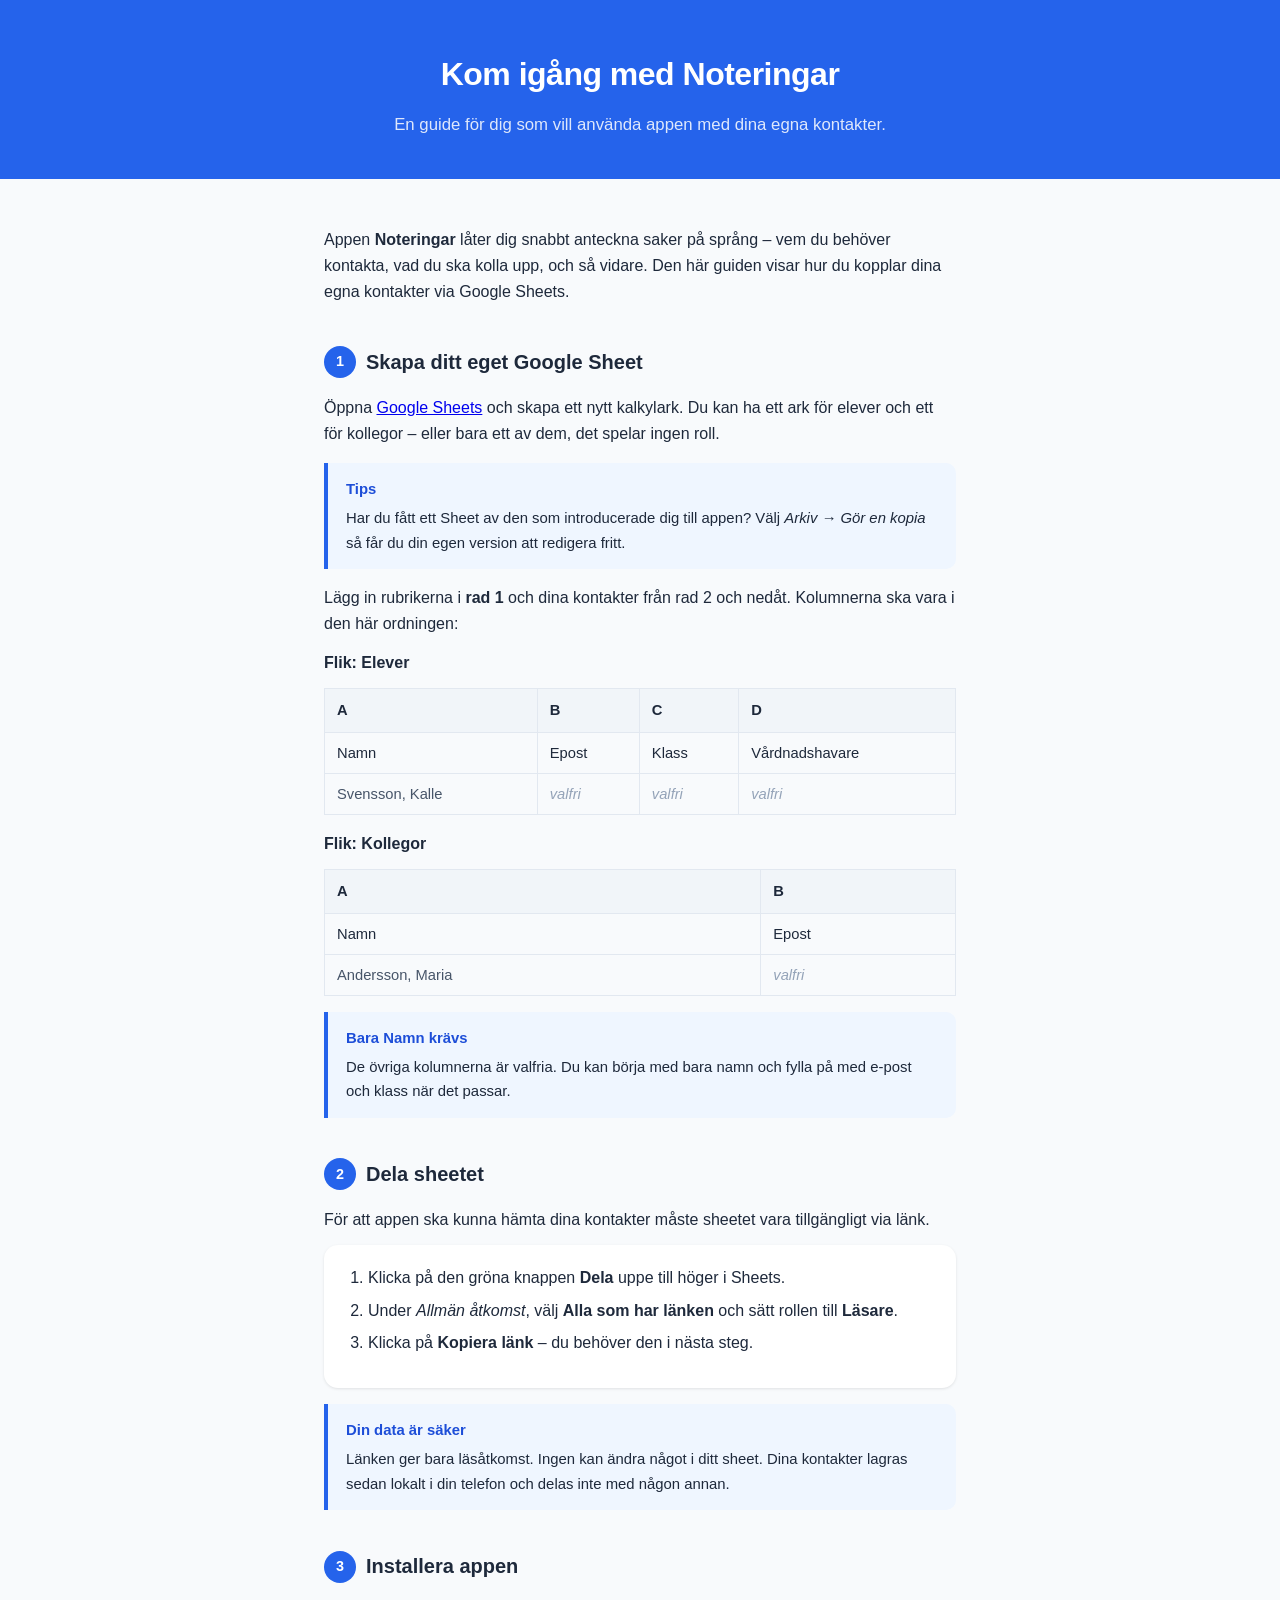
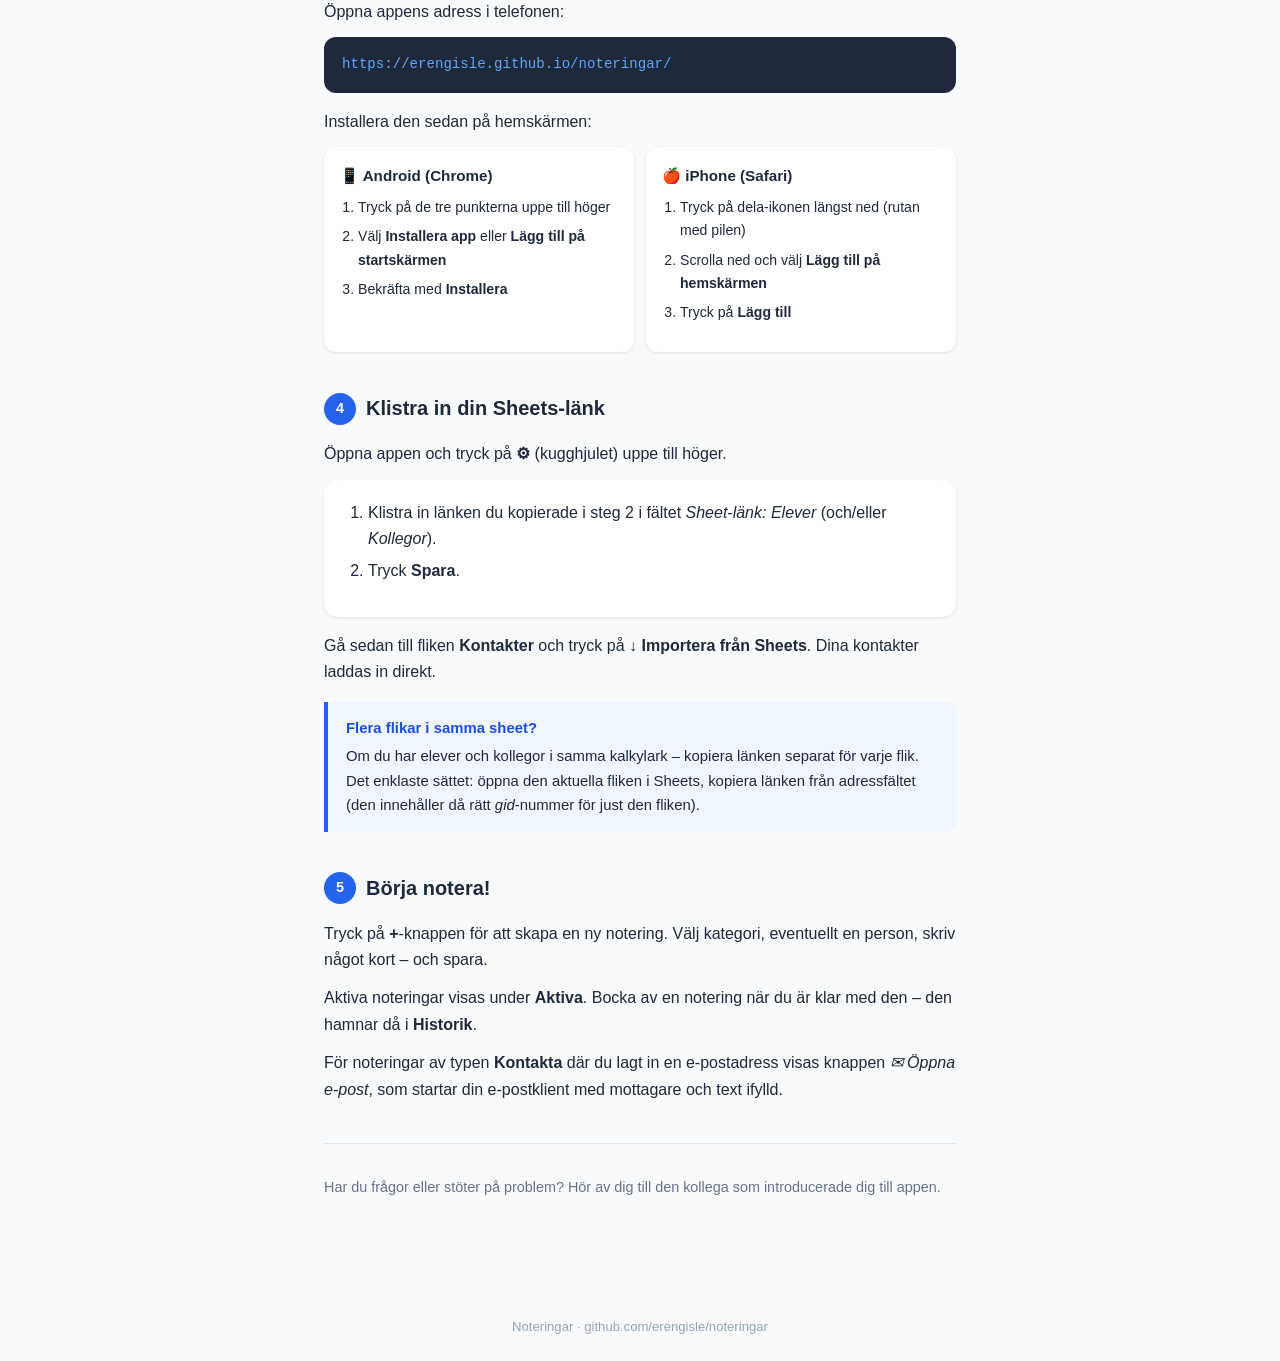
==== instruktion.html @ a7a6d725 "Lägg till instruktionssida för nya användare Steg-för-steg-guide för kollegor som vill sätta upp app" ====
<!DOCTYPE html>
<html lang="sv">
<head>
  <meta charset="UTF-8">
  <meta name="viewport" content="width=device-width, initial-scale=1">
  <title>Kom igång med Noteringar</title>
  <style>
    *, *::before, *::after { box-sizing: border-box; margin: 0; padding: 0; }

    body {
      font-family: -apple-system, BlinkMacSystemFont, 'Segoe UI', sans-serif;
      background: #f8fafc;
      color: #1e293b;
      line-height: 1.65;
    }

    .hero {
      background: #2563eb;
      color: white;
      padding: 48px 24px 40px;
      text-align: center;
    }
    .hero h1 { font-size: 2rem; font-weight: 800; letter-spacing: -.5px; margin-bottom: 10px; }
    .hero p  { font-size: 1.05rem; opacity: .85; max-width: 520px; margin: 0 auto; }

    main {
      max-width: 680px;
      margin: 0 auto;
      padding: 40px 24px 80px;
    }

    h2 {
      font-size: 1.25rem;
      font-weight: 700;
      margin: 40px 0 16px;
      display: flex;
      align-items: center;
      gap: 10px;
    }
    h2 .step-num {
      background: #2563eb;
      color: white;
      border-radius: 50%;
      width: 32px;
      height: 32px;
      display: flex;
      align-items: center;
      justify-content: center;
      font-size: .9rem;
      font-weight: 700;
      flex-shrink: 0;
    }

    p { margin-bottom: 12px; }

    .card {
      background: white;
      border-radius: 14px;
      padding: 20px 22px;
      box-shadow: 0 1px 3px rgba(0,0,0,.1);
      margin-bottom: 16px;
    }

    .tip {
      background: #eff6ff;
      border-left: 4px solid #2563eb;
      border-radius: 0 10px 10px 0;
      padding: 14px 18px;
      margin: 16px 0;
      font-size: .93rem;
    }
    .tip strong { display: block; margin-bottom: 4px; color: #1d4ed8; }

    table {
      width: 100%;
      border-collapse: collapse;
      font-size: .92rem;
      margin: 12px 0 16px;
    }
    th {
      background: #f1f5f9;
      padding: 9px 12px;
      text-align: left;
      font-weight: 600;
      border: 1px solid #e2e8f0;
    }
    td {
      padding: 8px 12px;
      border: 1px solid #e2e8f0;
      color: #475569;
    }
    td.col-name { font-weight: 500; color: #1e293b; }
    td.optional { color: #94a3b8; font-style: italic; }

    .screen {
      background: #1e293b;
      border-radius: 12px;
      padding: 16px 18px;
      margin: 12px 0 16px;
      font-family: monospace;
      font-size: .88rem;
      color: #94a3b8;
      word-break: break-all;
    }
    .screen .hl { color: #60a5fa; }

    ol, ul { padding-left: 22px; margin-bottom: 12px; }
    li { margin-bottom: 6px; }

    .btn-demo {
      display: inline-block;
      background: #2563eb;
      color: white;
      text-decoration: none;
      padding: 13px 24px;
      border-radius: 10px;
      font-weight: 600;
      font-size: 1rem;
      margin-top: 8px;
    }

    .install-grid {
      display: grid;
      grid-template-columns: 1fr 1fr;
      gap: 12px;
      margin: 12px 0;
    }
    @media (max-width: 480px) { .install-grid { grid-template-columns: 1fr; } }

    .install-card {
      background: white;
      border-radius: 12px;
      padding: 16px;
      box-shadow: 0 1px 3px rgba(0,0,0,.1);
    }
    .install-card h3 { font-size: .95rem; margin-bottom: 8px; }
    .install-card ol { font-size: .88rem; padding-left: 18px; }

    .divider {
      border: none;
      border-top: 1px solid #e2e8f0;
      margin: 40px 0 0;
    }

    footer {
      text-align: center;
      padding: 24px;
      font-size: .82rem;
      color: #94a3b8;
    }
  </style>
</head>
<body>

<div class="hero">
  <h1>Kom igång med Noteringar</h1>
  <p>En guide för dig som vill använda appen med dina egna kontakter.</p>
</div>

<main>

  <p style="margin-top:8px">Appen <strong>Noteringar</strong> låter dig snabbt anteckna saker på språng – vem du behöver kontakta, vad du ska kolla upp, och så vidare. Den här guiden visar hur du kopplar dina egna kontakter via Google Sheets.</p>

  <!-- STEG 1 -->
  <h2><span class="step-num">1</span> Skapa ditt eget Google Sheet</h2>

  <p>Öppna <a href="https://sheets.google.com" target="_blank">Google Sheets</a> och skapa ett nytt kalkylark. Du kan ha ett ark för elever och ett för kollegor – eller bara ett av dem, det spelar ingen roll.</p>

  <div class="tip">
    <strong>Tips</strong>
    Har du fått ett Sheet av den som introducerade dig till appen? Välj <em>Arkiv → Gör en kopia</em> så får du din egen version att redigera fritt.
  </div>

  <p>Lägg in rubrikerna i <strong>rad 1</strong> och dina kontakter från rad 2 och nedåt. Kolumnerna ska vara i den här ordningen:</p>

  <p><strong>Flik: Elever</strong></p>
  <table>
    <tr><th>A</th><th>B</th><th>C</th><th>D</th></tr>
    <tr><td class="col-name">Namn</td><td class="col-name">Epost</td><td class="col-name">Klass</td><td class="col-name">Vårdnadshavare</td></tr>
    <tr><td>Svensson, Kalle</td><td class="optional">valfri</td><td class="optional">valfri</td><td class="optional">valfri</td></tr>
  </table>

  <p><strong>Flik: Kollegor</strong></p>
  <table>
    <tr><th>A</th><th>B</th></tr>
    <tr><td class="col-name">Namn</td><td class="col-name">Epost</td></tr>
    <tr><td>Andersson, Maria</td><td class="optional">valfri</td></tr>
  </table>

  <div class="tip">
    <strong>Bara Namn krävs</strong>
    De övriga kolumnerna är valfria. Du kan börja med bara namn och fylla på med e-post och klass när det passar.
  </div>

  <!-- STEG 2 -->
  <h2><span class="step-num">2</span> Dela sheetet</h2>

  <p>För att appen ska kunna hämta dina kontakter måste sheetet vara tillgängligt via länk.</p>

  <div class="card">
    <ol>
      <li>Klicka på den gröna knappen <strong>Dela</strong> uppe till höger i Sheets.</li>
      <li>Under <em>Allmän åtkomst</em>, välj <strong>Alla som har länken</strong> och sätt rollen till <strong>Läsare</strong>.</li>
      <li>Klicka på <strong>Kopiera länk</strong> – du behöver den i nästa steg.</li>
    </ol>
  </div>

  <div class="tip">
    <strong>Din data är säker</strong>
    Länken ger bara läsåtkomst. Ingen kan ändra något i ditt sheet. Dina kontakter lagras sedan lokalt i din telefon och delas inte med någon annan.
  </div>

  <!-- STEG 3 -->
  <h2><span class="step-num">3</span> Installera appen</h2>

  <p>Öppna appens adress i telefonen:</p>

  <div class="screen"><span class="hl">https://erengisle.github.io/noteringar/</span></div>

  <p>Installera den sedan på hemskärmen:</p>

  <div class="install-grid">
    <div class="install-card">
      <h3>📱 Android (Chrome)</h3>
      <ol>
        <li>Tryck på de tre punkterna uppe till höger</li>
        <li>Välj <strong>Installera app</strong> eller <strong>Lägg till på startskärmen</strong></li>
        <li>Bekräfta med <strong>Installera</strong></li>
      </ol>
    </div>
    <div class="install-card">
      <h3>🍎 iPhone (Safari)</h3>
      <ol>
        <li>Tryck på dela-ikonen längst ned (rutan med pilen)</li>
        <li>Scrolla ned och välj <strong>Lägg till på hemskärmen</strong></li>
        <li>Tryck på <strong>Lägg till</strong></li>
      </ol>
    </div>
  </div>

  <!-- STEG 4 -->
  <h2><span class="step-num">4</span> Klistra in din Sheets-länk</h2>

  <p>Öppna appen och tryck på <strong>⚙</strong> (kugghjulet) uppe till höger.</p>

  <div class="card">
    <ol>
      <li>Klistra in länken du kopierade i steg 2 i fältet <em>Sheet-länk: Elever</em> (och/eller <em>Kollegor</em>).</li>
      <li>Tryck <strong>Spara</strong>.</li>
    </ol>
  </div>

  <p>Gå sedan till fliken <strong>Kontakter</strong> och tryck på <strong>↓ Importera från Sheets</strong>. Dina kontakter laddas in direkt.</p>

  <div class="tip">
    <strong>Flera flikar i samma sheet?</strong>
    Om du har elever och kollegor i samma kalkylark – kopiera länken separat för varje flik. Det enklaste sättet: öppna den aktuella fliken i Sheets, kopiera länken från adressfältet (den innehåller då rätt <em>gid</em>-nummer för just den fliken).
  </div>

  <!-- STEG 5 -->
  <h2><span class="step-num">5</span> Börja notera!</h2>

  <p>Tryck på <strong>+</strong>-knappen för att skapa en ny notering. Välj kategori, eventuellt en person, skriv något kort – och spara.</p>

  <p>Aktiva noteringar visas under <strong>Aktiva</strong>. Bocka av en notering när du är klar med den – den hamnar då i <strong>Historik</strong>.</p>

  <p>För noteringar av typen <strong>Kontakta</strong> där du lagt in en e-postadress visas knappen <em>✉ Öppna e-post</em>, som startar din e-postklient med mottagare och text ifylld.</p>

  <hr class="divider">

  <p style="margin-top:32px;font-size:.9rem;color:#64748b">Har du frågor eller stöter på problem? Hör av dig till den kollega som introducerade dig till appen.</p>

</main>

<footer>Noteringar · github.com/erengisle/noteringar</footer>

</body>
</html>
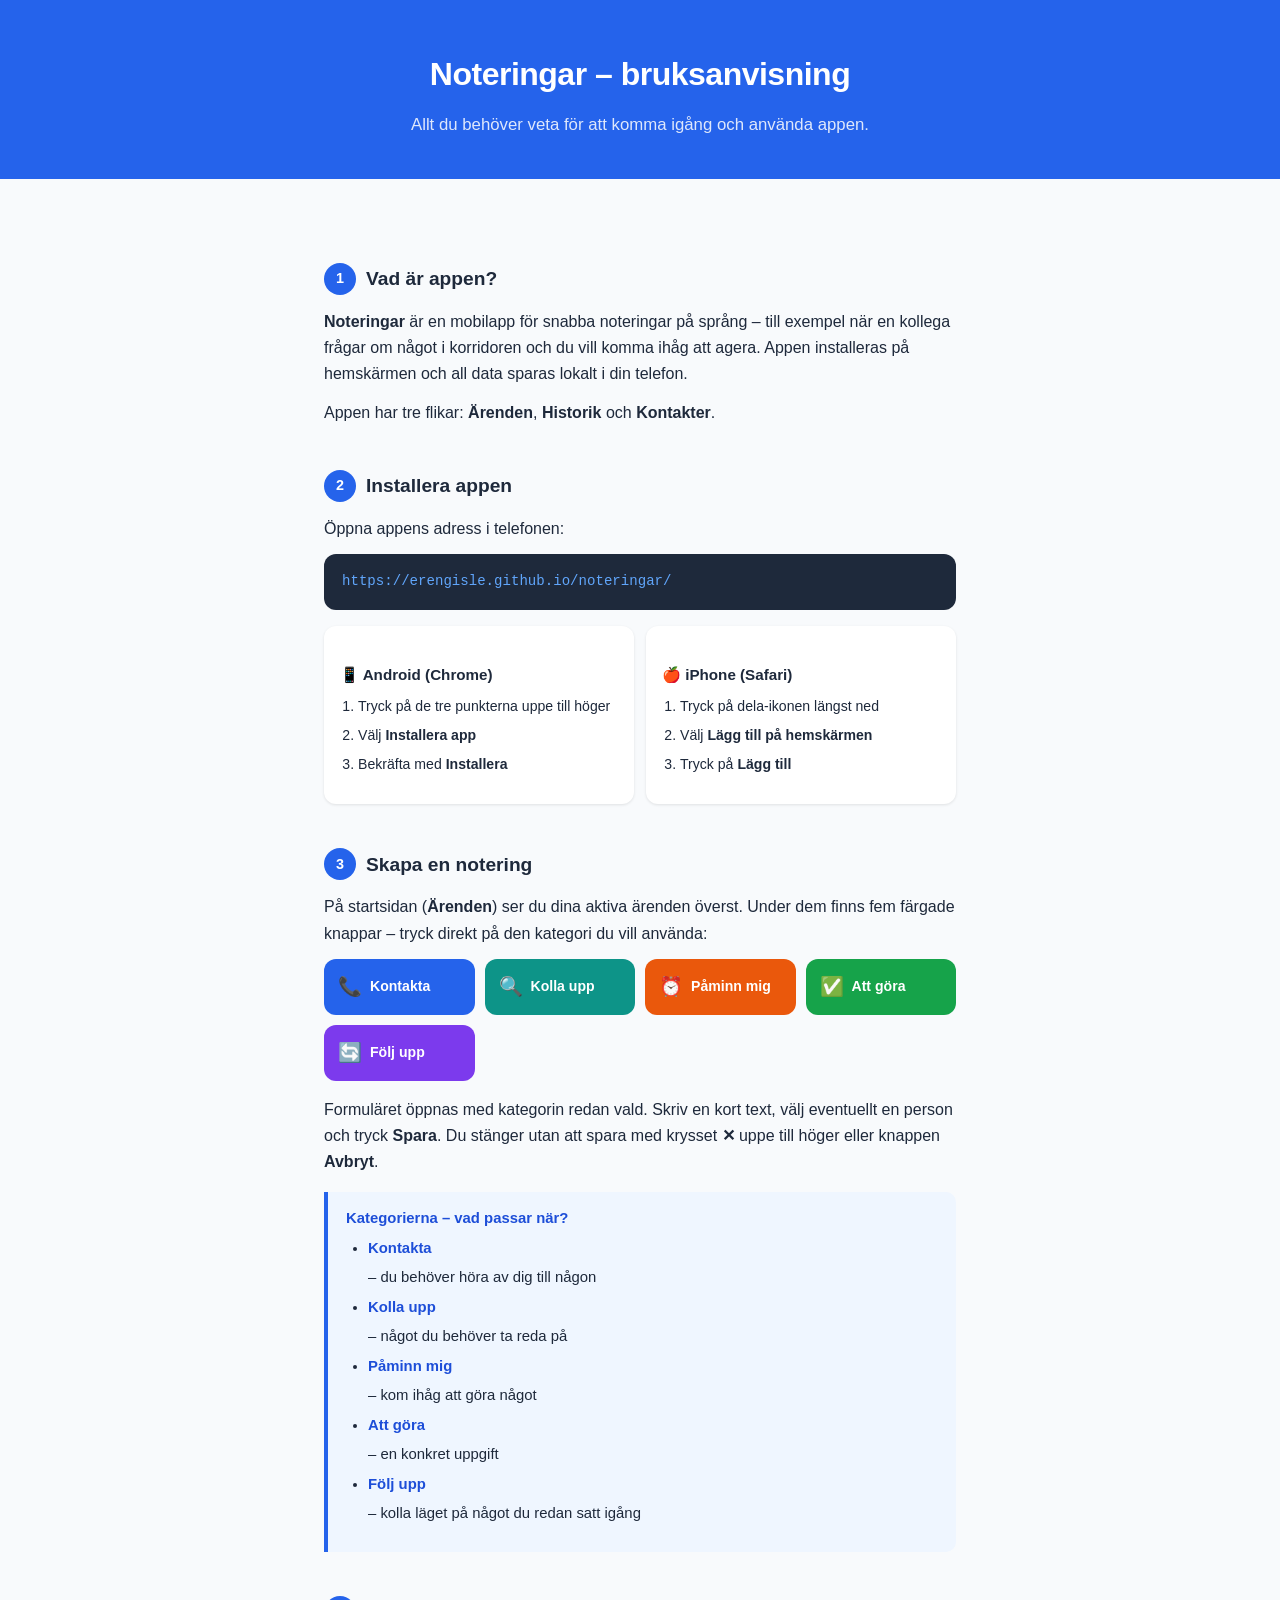
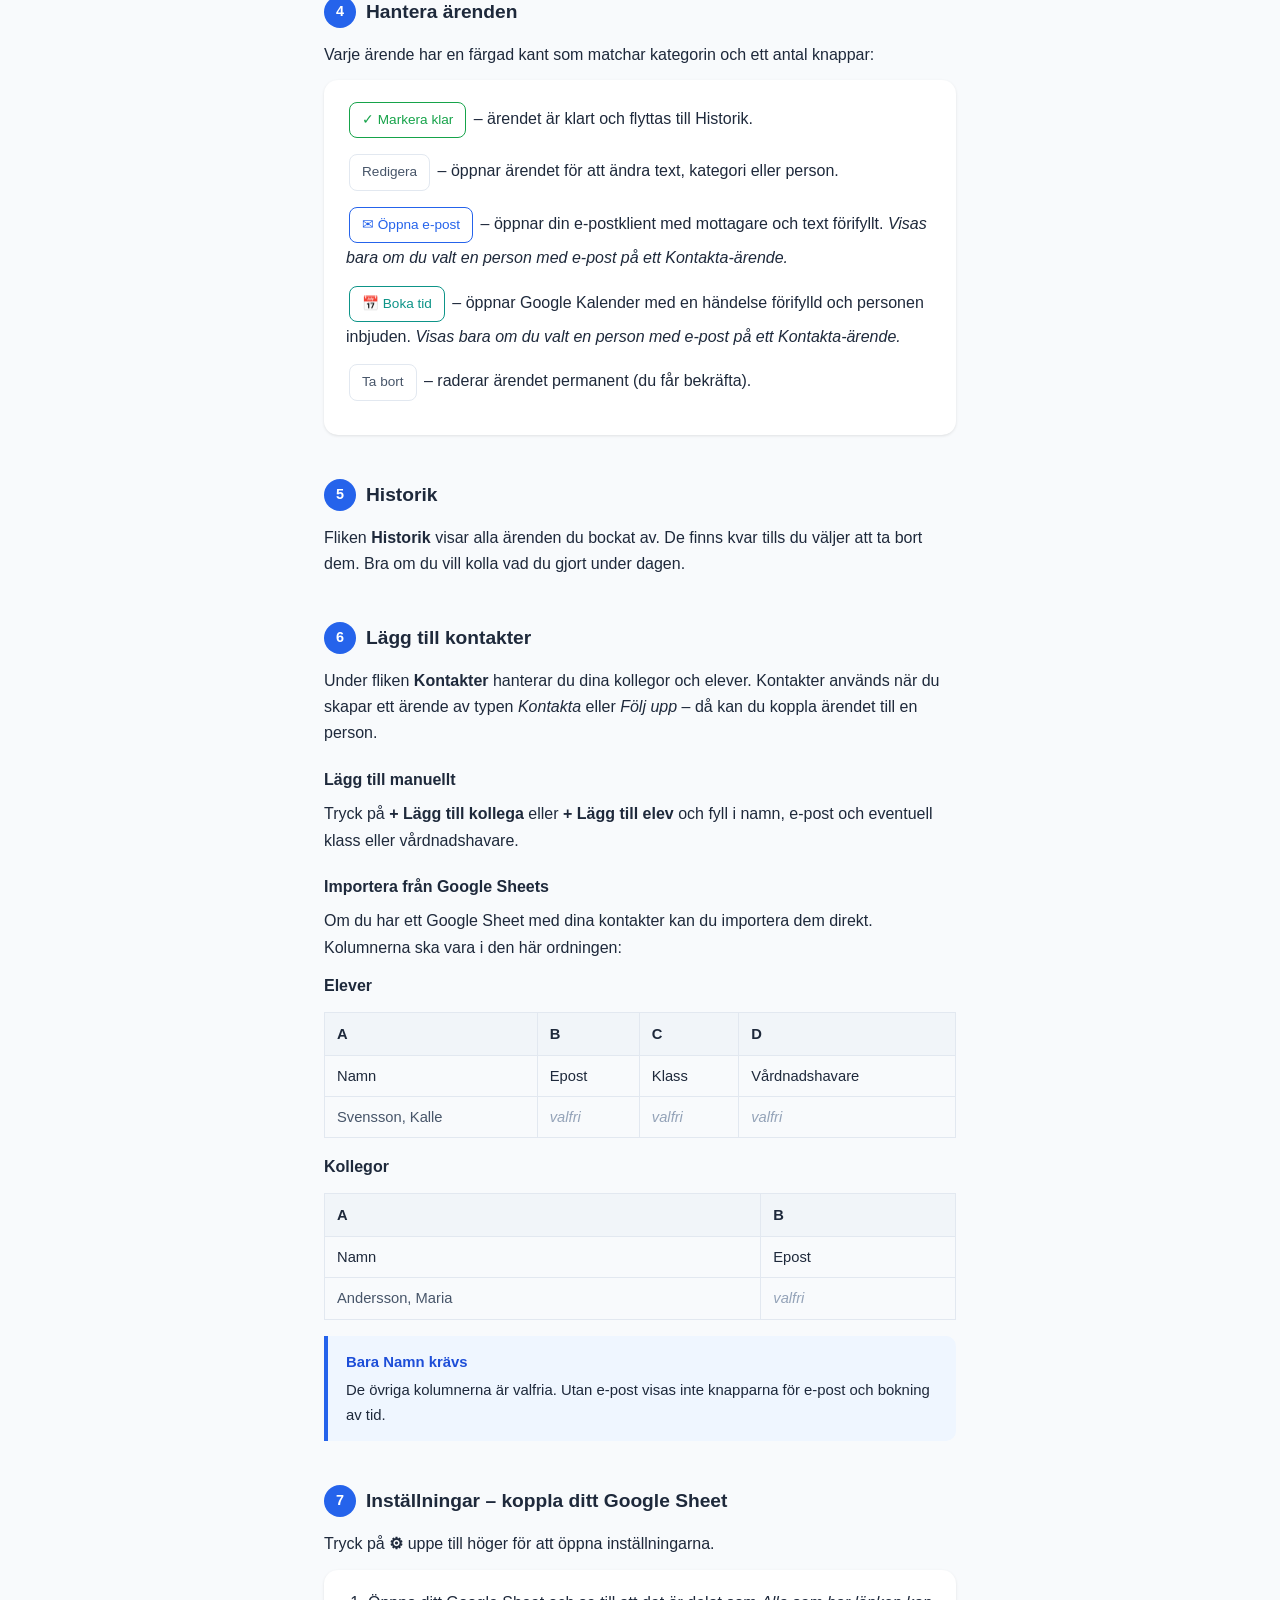
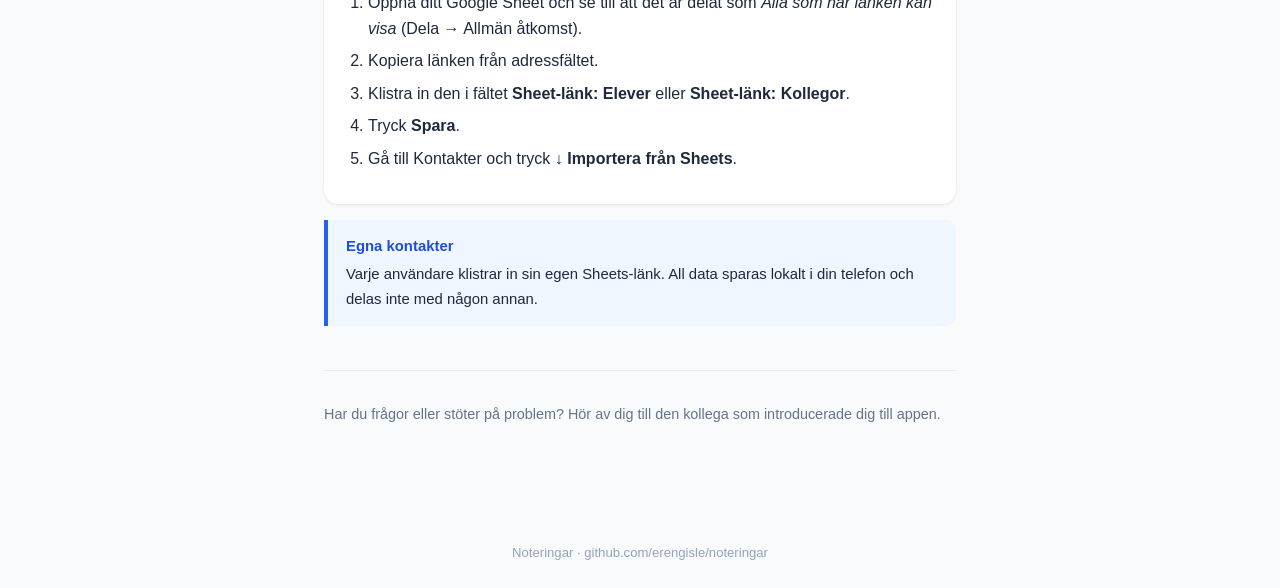
==== commit 10868ddb: "Uppdatera bruksanvisningen med alla nya funktioner Beskriver nu alla sju steg: installation, kategor" ====
--- a/instruktion.html
+++ b/instruktion.html
@@ -30,9 +30,9 @@
     }
 
     h2 {
-      font-size: 1.25rem;
+      font-size: 1.2rem;
       font-weight: 700;
-      margin: 40px 0 16px;
+      margin: 44px 0 14px;
       display: flex;
       align-items: center;
       gap: 10px;
@@ -50,6 +50,11 @@
       font-weight: 700;
       flex-shrink: 0;
     }
+    h3 {
+      font-size: 1rem;
+      font-weight: 700;
+      margin: 20px 0 8px;
+    }
 
     p { margin-bottom: 12px; }
 
@@ -107,17 +112,47 @@
     ol, ul { padding-left: 22px; margin-bottom: 12px; }
     li { margin-bottom: 6px; }
 
-    .btn-demo {
-      display: inline-block;
-      background: #2563eb;
+    /* Category chips */
+    .cat-grid {
+      display: grid;
+      grid-template-columns: repeat(auto-fill, minmax(130px, 1fr));
+      gap: 10px;
+      margin: 12px 0 16px;
+    }
+    .cat-chip {
+      border-radius: 12px;
+      padding: 12px 14px;
       color: white;
-      text-decoration: none;
-      padding: 13px 24px;
-      border-radius: 10px;
-      font-weight: 600;
-      font-size: 1rem;
-      margin-top: 8px;
-    }
+      font-weight: 700;
+      font-size: .88rem;
+      display: flex;
+      align-items: center;
+      gap: 8px;
+    }
+    .cat-chip .icon { font-size: 1.2rem; }
+    .c-kontakta { background: #2563eb; }
+    .c-kollup   { background: #0d9488; }
+    .c-paminn   { background: #ea580c; }
+    .c-attgora  { background: #16a34a; }
+    .c-foljupp  { background: #7c3aed; }
+
+    /* Button examples */
+    .btn-ex {
+      display: inline-flex;
+      align-items: center;
+      gap: 5px;
+      padding: 6px 12px;
+      border-radius: 8px;
+      font-size: .85rem;
+      font-weight: 500;
+      margin: 2px 3px;
+      border: 1.5px solid;
+      white-space: nowrap;
+    }
+    .btn-green  { color: #16a34a; border-color: #16a34a; }
+    .btn-blue   { color: #2563eb; border-color: #2563eb; }
+    .btn-teal   { color: #0d9488; border-color: #0d9488; }
+    .btn-gray   { color: #475569; border-color: #e2e8f0; }
 
     .install-grid {
       display: grid;
@@ -136,11 +171,7 @@
     .install-card h3 { font-size: .95rem; margin-bottom: 8px; }
     .install-card ol { font-size: .88rem; padding-left: 18px; }
 
-    .divider {
-      border: none;
-      border-top: 1px solid #e2e8f0;
-      margin: 40px 0 0;
-    }
+    hr { border: none; border-top: 1px solid #e2e8f0; margin: 44px 0 0; }
 
     footer {
       text-align: center;
@@ -153,121 +184,139 @@
 <body>
 
 <div class="hero">
-  <h1>Kom igång med Noteringar</h1>
-  <p>En guide för dig som vill använda appen med dina egna kontakter.</p>
+  <h1>Noteringar – bruksanvisning</h1>
+  <p>Allt du behöver veta för att komma igång och använda appen.</p>
 </div>
 
 <main>
 
-  <p style="margin-top:8px">Appen <strong>Noteringar</strong> låter dig snabbt anteckna saker på språng – vem du behöver kontakta, vad du ska kolla upp, och så vidare. Den här guiden visar hur du kopplar dina egna kontakter via Google Sheets.</p>
-
-  <!-- STEG 1 -->
-  <h2><span class="step-num">1</span> Skapa ditt eget Google Sheet</h2>
-
-  <p>Öppna <a href="https://sheets.google.com" target="_blank">Google Sheets</a> och skapa ett nytt kalkylark. Du kan ha ett ark för elever och ett för kollegor – eller bara ett av dem, det spelar ingen roll.</p>
-
-  <div class="tip">
-    <strong>Tips</strong>
-    Har du fått ett Sheet av den som introducerade dig till appen? Välj <em>Arkiv → Gör en kopia</em> så får du din egen version att redigera fritt.
-  </div>
-
-  <p>Lägg in rubrikerna i <strong>rad 1</strong> och dina kontakter från rad 2 och nedåt. Kolumnerna ska vara i den här ordningen:</p>
-
-  <p><strong>Flik: Elever</strong></p>
-  <table>
-    <tr><th>A</th><th>B</th><th>C</th><th>D</th></tr>
-    <tr><td class="col-name">Namn</td><td class="col-name">Epost</td><td class="col-name">Klass</td><td class="col-name">Vårdnadshavare</td></tr>
-    <tr><td>Svensson, Kalle</td><td class="optional">valfri</td><td class="optional">valfri</td><td class="optional">valfri</td></tr>
-  </table>
-
-  <p><strong>Flik: Kollegor</strong></p>
-  <table>
-    <tr><th>A</th><th>B</th></tr>
-    <tr><td class="col-name">Namn</td><td class="col-name">Epost</td></tr>
-    <tr><td>Andersson, Maria</td><td class="optional">valfri</td></tr>
-  </table>
-
-  <div class="tip">
-    <strong>Bara Namn krävs</strong>
-    De övriga kolumnerna är valfria. Du kan börja med bara namn och fylla på med e-post och klass när det passar.
-  </div>
-
-  <!-- STEG 2 -->
-  <h2><span class="step-num">2</span> Dela sheetet</h2>
-
-  <p>För att appen ska kunna hämta dina kontakter måste sheetet vara tillgängligt via länk.</p>
-
-  <div class="card">
-    <ol>
-      <li>Klicka på den gröna knappen <strong>Dela</strong> uppe till höger i Sheets.</li>
-      <li>Under <em>Allmän åtkomst</em>, välj <strong>Alla som har länken</strong> och sätt rollen till <strong>Läsare</strong>.</li>
-      <li>Klicka på <strong>Kopiera länk</strong> – du behöver den i nästa steg.</li>
-    </ol>
-  </div>
-
-  <div class="tip">
-    <strong>Din data är säker</strong>
-    Länken ger bara läsåtkomst. Ingen kan ändra något i ditt sheet. Dina kontakter lagras sedan lokalt i din telefon och delas inte med någon annan.
-  </div>
-
-  <!-- STEG 3 -->
-  <h2><span class="step-num">3</span> Installera appen</h2>
+  <!-- ── ÖVERSIKT ── -->
+  <h2><span class="step-num">1</span> Vad är appen?</h2>
+
+  <p><strong>Noteringar</strong> är en mobilapp för snabba noteringar på språng – till exempel när en kollega frågar om något i korridoren och du vill komma ihåg att agera. Appen installeras på hemskärmen och all data sparas lokalt i din telefon.</p>
+
+  <p>Appen har tre flikar: <strong>Ärenden</strong>, <strong>Historik</strong> och <strong>Kontakter</strong>.</p>
+
+  <!-- ── INSTALLERA ── -->
+  <h2><span class="step-num">2</span> Installera appen</h2>
 
   <p>Öppna appens adress i telefonen:</p>
-
   <div class="screen"><span class="hl">https://erengisle.github.io/noteringar/</span></div>
-
-  <p>Installera den sedan på hemskärmen:</p>
 
   <div class="install-grid">
     <div class="install-card">
       <h3>📱 Android (Chrome)</h3>
       <ol>
         <li>Tryck på de tre punkterna uppe till höger</li>
-        <li>Välj <strong>Installera app</strong> eller <strong>Lägg till på startskärmen</strong></li>
+        <li>Välj <strong>Installera app</strong></li>
         <li>Bekräfta med <strong>Installera</strong></li>
       </ol>
     </div>
     <div class="install-card">
       <h3>🍎 iPhone (Safari)</h3>
       <ol>
-        <li>Tryck på dela-ikonen längst ned (rutan med pilen)</li>
-        <li>Scrolla ned och välj <strong>Lägg till på hemskärmen</strong></li>
+        <li>Tryck på dela-ikonen längst ned</li>
+        <li>Välj <strong>Lägg till på hemskärmen</strong></li>
         <li>Tryck på <strong>Lägg till</strong></li>
       </ol>
     </div>
   </div>
 
-  <!-- STEG 4 -->
-  <h2><span class="step-num">4</span> Klistra in din Sheets-länk</h2>
-
-  <p>Öppna appen och tryck på <strong>⚙</strong> (kugghjulet) uppe till höger.</p>
+  <!-- ── SKAPA NOTERING ── -->
+  <h2><span class="step-num">3</span> Skapa en notering</h2>
+
+  <p>På startsidan (<strong>Ärenden</strong>) ser du dina aktiva ärenden överst. Under dem finns fem färgade knappar – tryck direkt på den kategori du vill använda:</p>
+
+  <div class="cat-grid">
+    <div class="cat-chip c-kontakta"><span class="icon">📞</span> Kontakta</div>
+    <div class="cat-chip c-kollup"><span class="icon">🔍</span> Kolla upp</div>
+    <div class="cat-chip c-paminn"><span class="icon">⏰</span> Påminn mig</div>
+    <div class="cat-chip c-attgora"><span class="icon">✅</span> Att göra</div>
+    <div class="cat-chip c-foljupp"><span class="icon">🔄</span> Följ upp</div>
+  </div>
+
+  <p>Formuläret öppnas med kategorin redan vald. Skriv en kort text, välj eventuellt en person och tryck <strong>Spara</strong>. Du stänger utan att spara med krysset <strong>✕</strong> uppe till höger eller knappen <strong>Avbryt</strong>.</p>
+
+  <div class="tip">
+    <strong>Kategorierna – vad passar när?</strong>
+    <ul style="margin-top:6px">
+      <li><strong>Kontakta</strong> – du behöver höra av dig till någon</li>
+      <li><strong>Kolla upp</strong> – något du behöver ta reda på</li>
+      <li><strong>Påminn mig</strong> – kom ihåg att göra något</li>
+      <li><strong>Att göra</strong> – en konkret uppgift</li>
+      <li><strong>Följ upp</strong> – kolla läget på något du redan satt igång</li>
+    </ul>
+  </div>
+
+  <!-- ── HANTERA ÄRENDEN ── -->
+  <h2><span class="step-num">4</span> Hantera ärenden</h2>
+
+  <p>Varje ärende har en färgad kant som matchar kategorin och ett antal knappar:</p>
+
+  <div class="card">
+    <p><span class="btn-ex btn-green">✓ Markera klar</span> – ärendet är klart och flyttas till Historik.</p>
+    <p><span class="btn-ex btn-gray">Redigera</span> – öppnar ärendet för att ändra text, kategori eller person.</p>
+    <p><span class="btn-ex btn-blue">✉ Öppna e-post</span> – öppnar din e-postklient med mottagare och text förifyllt. <em>Visas bara om du valt en person med e-post på ett Kontakta-ärende.</em></p>
+    <p><span class="btn-ex btn-teal">📅 Boka tid</span> – öppnar Google Kalender med en händelse förifylld och personen inbjuden. <em>Visas bara om du valt en person med e-post på ett Kontakta-ärende.</em></p>
+    <p><span class="btn-ex btn-gray">Ta bort</span> – raderar ärendet permanent (du får bekräfta).</p>
+  </div>
+
+  <!-- ── HISTORIK ── -->
+  <h2><span class="step-num">5</span> Historik</h2>
+
+  <p>Fliken <strong>Historik</strong> visar alla ärenden du bockat av. De finns kvar tills du väljer att ta bort dem. Bra om du vill kolla vad du gjort under dagen.</p>
+
+  <!-- ── KONTAKTER ── -->
+  <h2><span class="step-num">6</span> Lägg till kontakter</h2>
+
+  <p>Under fliken <strong>Kontakter</strong> hanterar du dina kollegor och elever. Kontakter används när du skapar ett ärende av typen <em>Kontakta</em> eller <em>Följ upp</em> – då kan du koppla ärendet till en person.</p>
+
+  <h3>Lägg till manuellt</h3>
+  <p>Tryck på <strong>+ Lägg till kollega</strong> eller <strong>+ Lägg till elev</strong> och fyll i namn, e-post och eventuell klass eller vårdnadshavare.</p>
+
+  <h3>Importera från Google Sheets</h3>
+  <p>Om du har ett Google Sheet med dina kontakter kan du importera dem direkt. Kolumnerna ska vara i den här ordningen:</p>
+
+  <p><strong>Elever</strong></p>
+  <table>
+    <tr><th>A</th><th>B</th><th>C</th><th>D</th></tr>
+    <tr><td class="col-name">Namn</td><td class="col-name">Epost</td><td class="col-name">Klass</td><td class="col-name">Vårdnadshavare</td></tr>
+    <tr><td>Svensson, Kalle</td><td class="optional">valfri</td><td class="optional">valfri</td><td class="optional">valfri</td></tr>
+  </table>
+
+  <p><strong>Kollegor</strong></p>
+  <table>
+    <tr><th>A</th><th>B</th></tr>
+    <tr><td class="col-name">Namn</td><td class="col-name">Epost</td></tr>
+    <tr><td>Andersson, Maria</td><td class="optional">valfri</td></tr>
+  </table>
+
+  <div class="tip">
+    <strong>Bara Namn krävs</strong>
+    De övriga kolumnerna är valfria. Utan e-post visas inte knapparna för e-post och bokning av tid.
+  </div>
+
+  <!-- ── INSTÄLLNINGAR ── -->
+  <h2><span class="step-num">7</span> Inställningar – koppla ditt Google Sheet</h2>
+
+  <p>Tryck på <strong>⚙</strong> uppe till höger för att öppna inställningarna.</p>
 
   <div class="card">
     <ol>
-      <li>Klistra in länken du kopierade i steg 2 i fältet <em>Sheet-länk: Elever</em> (och/eller <em>Kollegor</em>).</li>
+      <li>Öppna ditt Google Sheet och se till att det är delat som <em>Alla som har länken kan visa</em> (Dela → Allmän åtkomst).</li>
+      <li>Kopiera länken från adressfältet.</li>
+      <li>Klistra in den i fältet <strong>Sheet-länk: Elever</strong> eller <strong>Sheet-länk: Kollegor</strong>.</li>
       <li>Tryck <strong>Spara</strong>.</li>
+      <li>Gå till Kontakter och tryck <strong>↓ Importera från Sheets</strong>.</li>
     </ol>
   </div>
 
-  <p>Gå sedan till fliken <strong>Kontakter</strong> och tryck på <strong>↓ Importera från Sheets</strong>. Dina kontakter laddas in direkt.</p>
-
   <div class="tip">
-    <strong>Flera flikar i samma sheet?</strong>
-    Om du har elever och kollegor i samma kalkylark – kopiera länken separat för varje flik. Det enklaste sättet: öppna den aktuella fliken i Sheets, kopiera länken från adressfältet (den innehåller då rätt <em>gid</em>-nummer för just den fliken).
-  </div>
-
-  <!-- STEG 5 -->
-  <h2><span class="step-num">5</span> Börja notera!</h2>
-
-  <p>Tryck på <strong>+</strong>-knappen för att skapa en ny notering. Välj kategori, eventuellt en person, skriv något kort – och spara.</p>
-
-  <p>Aktiva noteringar visas under <strong>Aktiva</strong>. Bocka av en notering när du är klar med den – den hamnar då i <strong>Historik</strong>.</p>
-
-  <p>För noteringar av typen <strong>Kontakta</strong> där du lagt in en e-postadress visas knappen <em>✉ Öppna e-post</em>, som startar din e-postklient med mottagare och text ifylld.</p>
-
-  <hr class="divider">
-
+    <strong>Egna kontakter</strong>
+    Varje användare klistrar in sin egen Sheets-länk. All data sparas lokalt i din telefon och delas inte med någon annan.
+  </div>
+
+  <hr>
   <p style="margin-top:32px;font-size:.9rem;color:#64748b">Har du frågor eller stöter på problem? Hör av dig till den kollega som introducerade dig till appen.</p>
 
 </main>
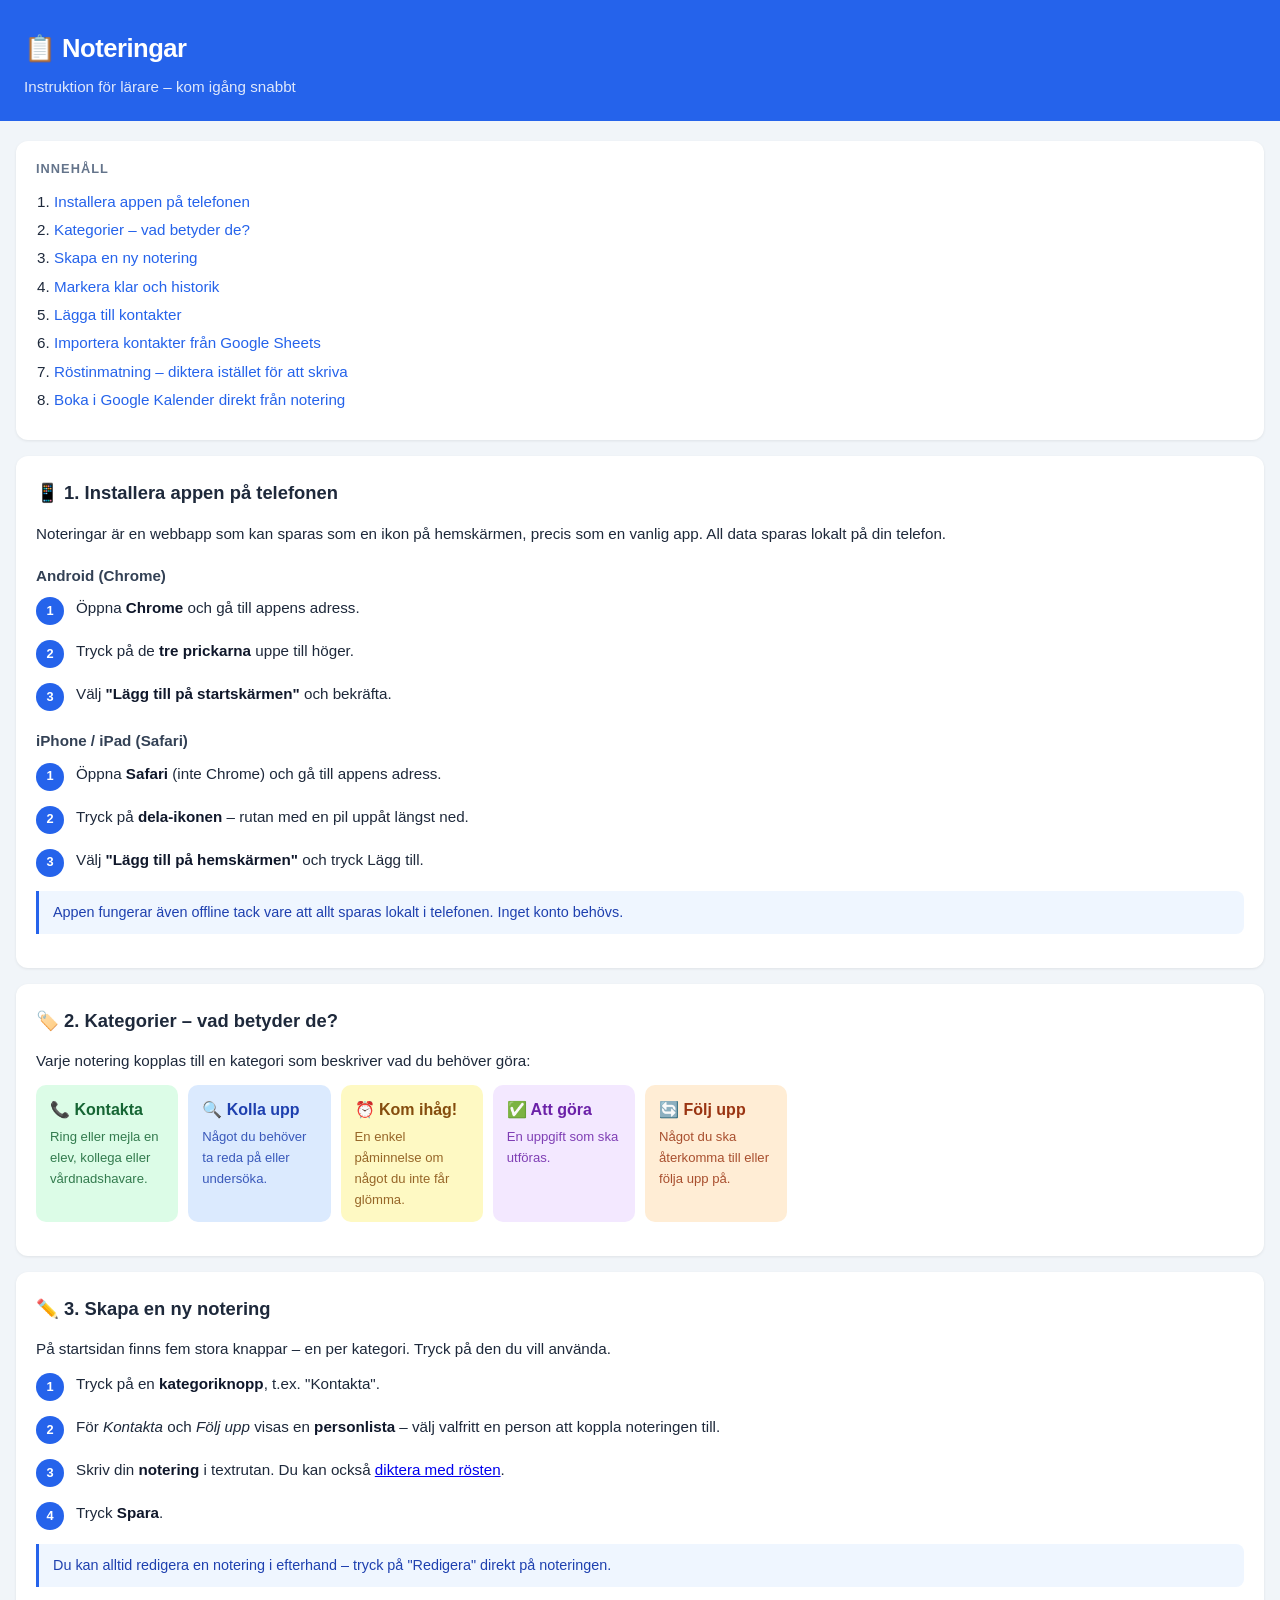
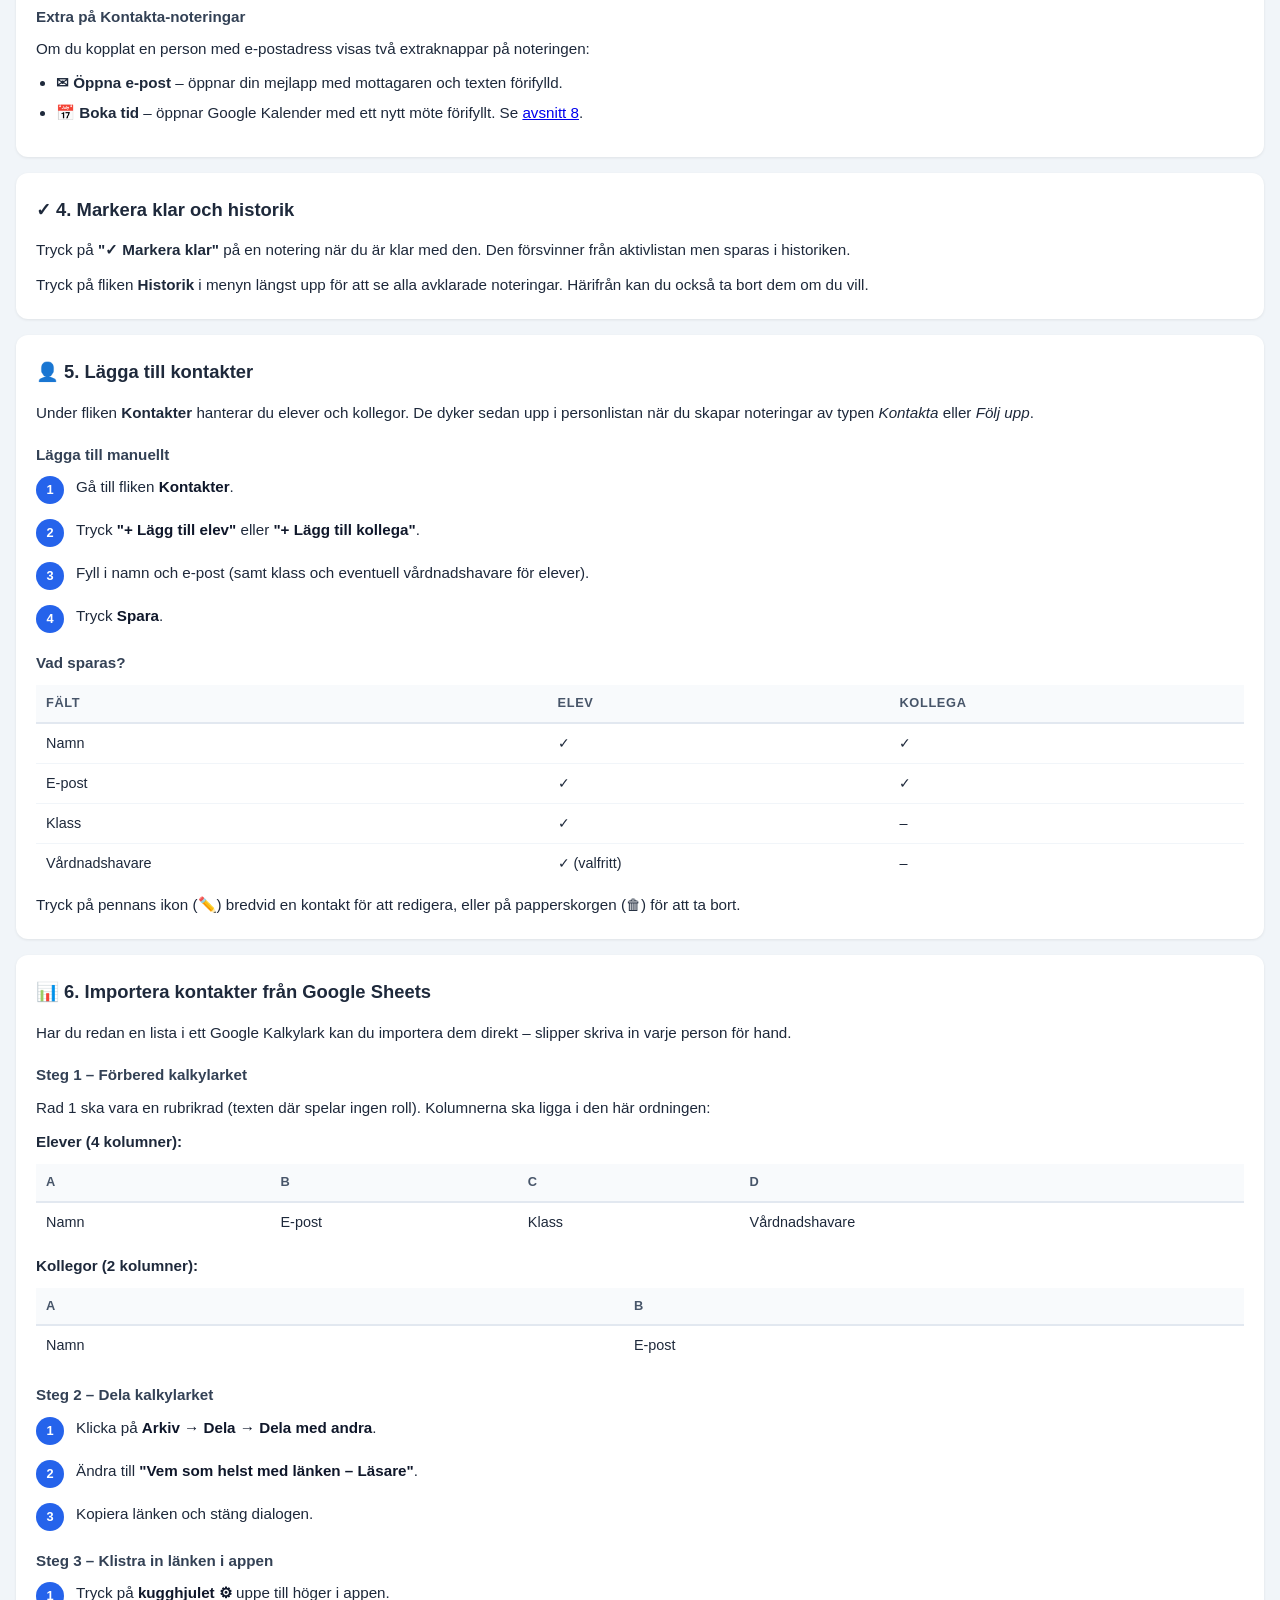
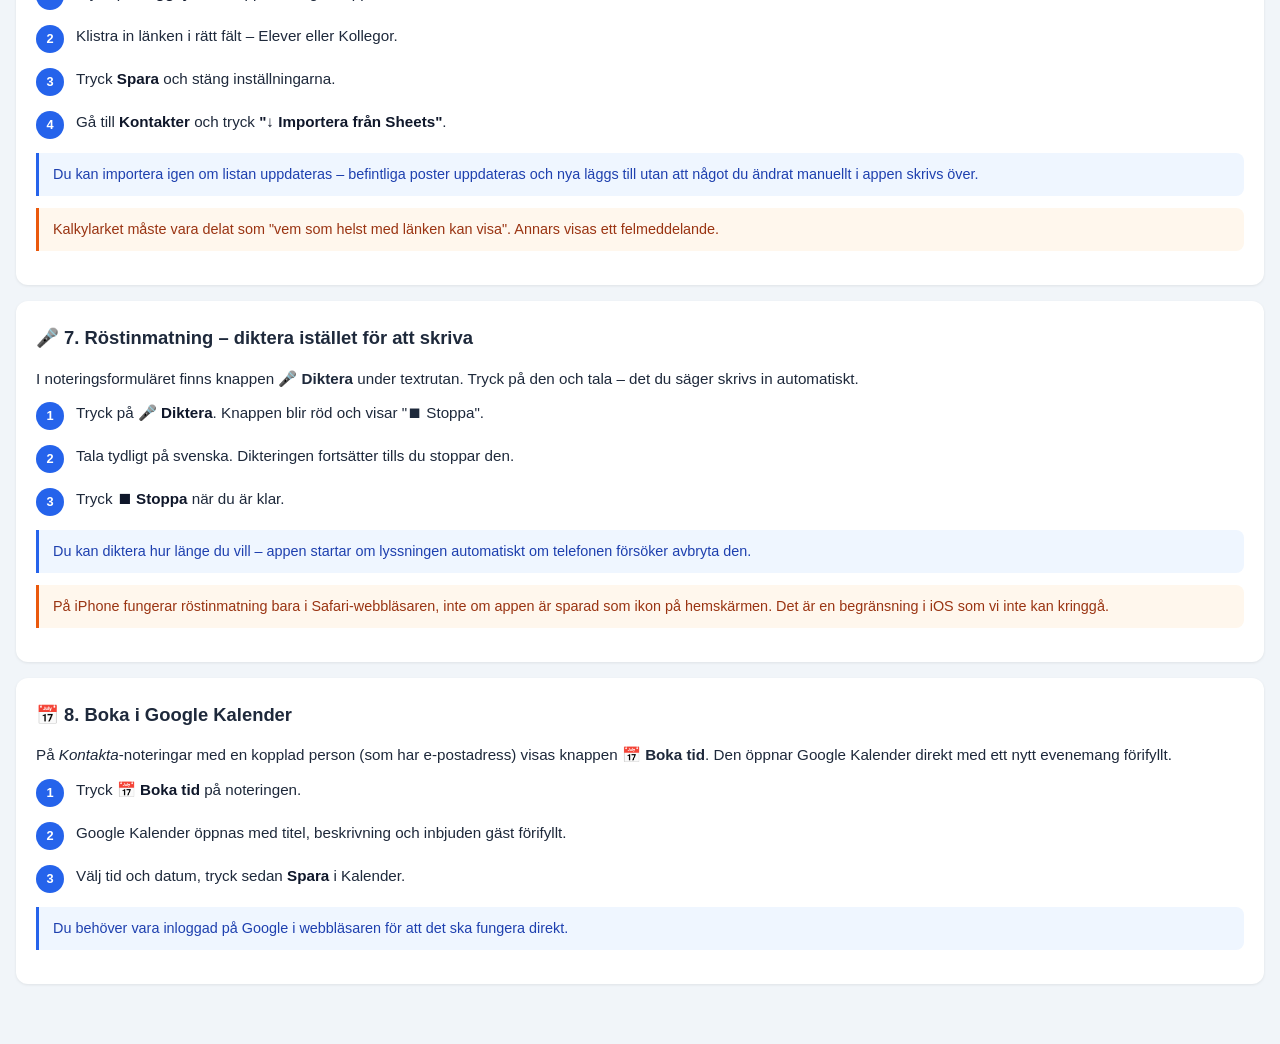
==== commit 0087767a: "Lägg till instruktionssida för lärare https://claude.ai/code/session_01WruoBbfsQB1q5pF3wnVdXf" ====
--- a/instruktion.html
+++ b/instruktion.html
@@ -3,325 +3,297 @@
 <head>
   <meta charset="UTF-8">
   <meta name="viewport" content="width=device-width, initial-scale=1">
-  <title>Kom igång med Noteringar</title>
+  <title>Noteringar – Instruktion</title>
   <style>
-    *, *::before, *::after { box-sizing: border-box; margin: 0; padding: 0; }
+    * { box-sizing: border-box; margin: 0; padding: 0; }
 
     body {
-      font-family: -apple-system, BlinkMacSystemFont, 'Segoe UI', sans-serif;
-      background: #f8fafc;
+      font-family: -apple-system, BlinkMacSystemFont, 'Segoe UI', Roboto, sans-serif;
+      background: #f1f5f9;
       color: #1e293b;
-      line-height: 1.65;
-    }
-
-    .hero {
+      line-height: 1.6;
+      padding: 0 0 60px;
+    }
+
+    header {
       background: #2563eb;
       color: white;
-      padding: 48px 24px 40px;
-      text-align: center;
-    }
-    .hero h1 { font-size: 2rem; font-weight: 800; letter-spacing: -.5px; margin-bottom: 10px; }
-    .hero p  { font-size: 1.05rem; opacity: .85; max-width: 520px; margin: 0 auto; }
-
-    main {
-      max-width: 680px;
-      margin: 0 auto;
-      padding: 40px 24px 80px;
-    }
-
-    h2 {
-      font-size: 1.2rem;
+      padding: 28px 24px 22px;
+    }
+    header h1 { font-size: 1.6rem; font-weight: 700; letter-spacing: -0.5px; }
+    header p  { margin-top: 6px; font-size: 0.95rem; opacity: 0.85; }
+
+    .toc {
+      background: white;
+      margin: 20px 16px 0;
+      border-radius: 12px;
+      padding: 18px 20px;
+      box-shadow: 0 1px 3px rgba(0,0,0,.08);
+    }
+    .toc h2 {
+      font-size: 0.8rem;
+      text-transform: uppercase;
+      letter-spacing: .08em;
+      color: #64748b;
+      margin-bottom: 10px;
+    }
+    .toc ol { padding-left: 18px; }
+    .toc li { margin-bottom: 4px; }
+    .toc a  { color: #2563eb; text-decoration: none; font-size: 0.95rem; }
+    .toc a:hover { text-decoration: underline; }
+
+    section {
+      background: white;
+      margin: 16px 16px 0;
+      border-radius: 12px;
+      padding: 22px 20px;
+      box-shadow: 0 1px 3px rgba(0,0,0,.08);
+    }
+    section h2 {
+      font-size: 1.15rem;
       font-weight: 700;
-      margin: 44px 0 14px;
-      display: flex;
-      align-items: center;
-      gap: 10px;
-    }
-    h2 .step-num {
-      background: #2563eb;
-      color: white;
-      border-radius: 50%;
-      width: 32px;
-      height: 32px;
-      display: flex;
-      align-items: center;
-      justify-content: center;
-      font-size: .9rem;
-      font-weight: 700;
-      flex-shrink: 0;
-    }
-    h3 {
-      font-size: 1rem;
-      font-weight: 700;
-      margin: 20px 0 8px;
-    }
-
-    p { margin-bottom: 12px; }
-
-    .card {
-      background: white;
-      border-radius: 14px;
-      padding: 20px 22px;
-      box-shadow: 0 1px 3px rgba(0,0,0,.1);
-      margin-bottom: 16px;
-    }
-
-    .tip {
-      background: #eff6ff;
-      border-left: 4px solid #2563eb;
-      border-radius: 0 10px 10px 0;
-      padding: 14px 18px;
-      margin: 16px 0;
-      font-size: .93rem;
-    }
-    .tip strong { display: block; margin-bottom: 4px; color: #1d4ed8; }
-
-    table {
-      width: 100%;
-      border-collapse: collapse;
-      font-size: .92rem;
-      margin: 12px 0 16px;
-    }
-    th {
-      background: #f1f5f9;
-      padding: 9px 12px;
-      text-align: left;
-      font-weight: 600;
-      border: 1px solid #e2e8f0;
-    }
-    td {
-      padding: 8px 12px;
-      border: 1px solid #e2e8f0;
-      color: #475569;
-    }
-    td.col-name { font-weight: 500; color: #1e293b; }
-    td.optional { color: #94a3b8; font-style: italic; }
-
-    .screen {
-      background: #1e293b;
-      border-radius: 12px;
-      padding: 16px 18px;
-      margin: 12px 0 16px;
-      font-family: monospace;
-      font-size: .88rem;
-      color: #94a3b8;
-      word-break: break-all;
-    }
-    .screen .hl { color: #60a5fa; }
-
-    ol, ul { padding-left: 22px; margin-bottom: 12px; }
-    li { margin-bottom: 6px; }
-
-    /* Category chips */
-    .cat-grid {
-      display: grid;
-      grid-template-columns: repeat(auto-fill, minmax(130px, 1fr));
-      gap: 10px;
-      margin: 12px 0 16px;
-    }
-    .cat-chip {
-      border-radius: 12px;
-      padding: 12px 14px;
-      color: white;
-      font-weight: 700;
-      font-size: .88rem;
+      margin-bottom: 14px;
       display: flex;
       align-items: center;
       gap: 8px;
     }
-    .cat-chip .icon { font-size: 1.2rem; }
-    .c-kontakta { background: #2563eb; }
-    .c-kollup   { background: #0d9488; }
-    .c-paminn   { background: #ea580c; }
-    .c-attgora  { background: #16a34a; }
-    .c-foljupp  { background: #7c3aed; }
-
-    /* Button examples */
-    .btn-ex {
-      display: inline-flex;
-      align-items: center;
-      gap: 5px;
-      padding: 6px 12px;
-      border-radius: 8px;
-      font-size: .85rem;
-      font-weight: 500;
-      margin: 2px 3px;
-      border: 1.5px solid;
-      white-space: nowrap;
-    }
-    .btn-green  { color: #16a34a; border-color: #16a34a; }
-    .btn-blue   { color: #2563eb; border-color: #2563eb; }
-    .btn-teal   { color: #0d9488; border-color: #0d9488; }
-    .btn-gray   { color: #475569; border-color: #e2e8f0; }
-
-    .install-grid {
+    section h3 {
+      font-size: 0.95rem;
+      font-weight: 600;
+      margin: 18px 0 8px;
+      color: #334155;
+    }
+
+    p { margin-bottom: 10px; font-size: 0.95rem; }
+    p:last-child { margin-bottom: 0; }
+    ul, ol { padding-left: 20px; font-size: 0.95rem; margin-bottom: 10px; }
+    li { margin-bottom: 5px; }
+
+    .tip {
+      background: #eff6ff;
+      border-left: 3px solid #2563eb;
+      border-radius: 0 8px 8px 0;
+      padding: 10px 14px;
+      margin: 12px 0;
+      font-size: 0.9rem;
+      color: #1e40af;
+    }
+    .warning {
+      background: #fff7ed;
+      border-left: 3px solid #ea580c;
+      border-radius: 0 8px 8px 0;
+      padding: 10px 14px;
+      margin: 12px 0;
+      font-size: 0.9rem;
+      color: #9a3412;
+    }
+
+    .cat-grid {
       display: grid;
-      grid-template-columns: 1fr 1fr;
-      gap: 12px;
+      grid-template-columns: repeat(auto-fill, minmax(140px, 1fr));
+      gap: 10px;
       margin: 12px 0;
     }
-    @media (max-width: 480px) { .install-grid { grid-template-columns: 1fr; } }
-
-    .install-card {
-      background: white;
-      border-radius: 12px;
-      padding: 16px;
-      box-shadow: 0 1px 3px rgba(0,0,0,.1);
-    }
-    .install-card h3 { font-size: .95rem; margin-bottom: 8px; }
-    .install-card ol { font-size: .88rem; padding-left: 18px; }
-
-    hr { border: none; border-top: 1px solid #e2e8f0; margin: 44px 0 0; }
-
-    footer {
-      text-align: center;
-      padding: 24px;
-      font-size: .82rem;
-      color: #94a3b8;
-    }
+    .cat-card { border-radius: 10px; padding: 12px 14px; font-size: 0.88rem; font-weight: 600; }
+    .cat-card .cat-name { font-size: 1rem; margin-bottom: 3px; }
+    .cat-card .cat-desc { font-weight: 400; font-size: 0.82rem; opacity: .85; }
+    .c-kontakta { background: #dcfce7; color: #166534; }
+    .c-kollup   { background: #dbeafe; color: #1e40af; }
+    .c-paminn   { background: #fef9c3; color: #854d0e; }
+    .c-attgora  { background: #f3e8ff; color: #6b21a8; }
+    .c-foljupp  { background: #ffedd5; color: #9a3412; }
+
+    .step { display: flex; gap: 12px; margin-bottom: 14px; align-items: flex-start; }
+    .step-num {
+      min-width: 28px; height: 28px;
+      background: #2563eb; color: white;
+      border-radius: 50%;
+      display: flex; align-items: center; justify-content: center;
+      font-size: 0.8rem; font-weight: 700;
+      flex-shrink: 0; margin-top: 1px;
+    }
+    .step-text { font-size: 0.95rem; }
+    .step-text strong { color: #0f172a; }
+
+    table { width: 100%; border-collapse: collapse; font-size: 0.9rem; margin: 10px 0; }
+    th {
+      text-align: left; padding: 8px 10px;
+      background: #f8fafc; border-bottom: 2px solid #e2e8f0;
+      font-weight: 600; color: #475569;
+      font-size: 0.8rem; text-transform: uppercase; letter-spacing: .05em;
+    }
+    td { padding: 8px 10px; border-bottom: 1px solid #f1f5f9; vertical-align: top; }
+    tr:last-child td { border-bottom: none; }
   </style>
 </head>
 <body>
 
-<div class="hero">
-  <h1>Noteringar – bruksanvisning</h1>
-  <p>Allt du behöver veta för att komma igång och använda appen.</p>
+<header>
+  <h1>📋 Noteringar</h1>
+  <p>Instruktion för lärare – kom igång snabbt</p>
+</header>
+
+<div class="toc">
+  <h2>Innehåll</h2>
+  <ol>
+    <li><a href="#installera">Installera appen på telefonen</a></li>
+    <li><a href="#kategorier">Kategorier – vad betyder de?</a></li>
+    <li><a href="#ny-notering">Skapa en ny notering</a></li>
+    <li><a href="#klarmarkera">Markera klar och historik</a></li>
+    <li><a href="#kontakter">Lägga till kontakter</a></li>
+    <li><a href="#importera">Importera kontakter från Google Sheets</a></li>
+    <li><a href="#rosta">Röstinmatning – diktera istället för att skriva</a></li>
+    <li><a href="#kalender">Boka i Google Kalender direkt från notering</a></li>
+  </ol>
 </div>
 
-<main>
-
-  <!-- ── ÖVERSIKT ── -->
-  <h2><span class="step-num">1</span> Vad är appen?</h2>
-
-  <p><strong>Noteringar</strong> är en mobilapp för snabba noteringar på språng – till exempel när en kollega frågar om något i korridoren och du vill komma ihåg att agera. Appen installeras på hemskärmen och all data sparas lokalt i din telefon.</p>
-
-  <p>Appen har tre flikar: <strong>Ärenden</strong>, <strong>Historik</strong> och <strong>Kontakter</strong>.</p>
-
-  <!-- ── INSTALLERA ── -->
-  <h2><span class="step-num">2</span> Installera appen</h2>
-
-  <p>Öppna appens adress i telefonen:</p>
-  <div class="screen"><span class="hl">https://erengisle.github.io/noteringar/</span></div>
-
-  <div class="install-grid">
-    <div class="install-card">
-      <h3>📱 Android (Chrome)</h3>
-      <ol>
-        <li>Tryck på de tre punkterna uppe till höger</li>
-        <li>Välj <strong>Installera app</strong></li>
-        <li>Bekräfta med <strong>Installera</strong></li>
-      </ol>
-    </div>
-    <div class="install-card">
-      <h3>🍎 iPhone (Safari)</h3>
-      <ol>
-        <li>Tryck på dela-ikonen längst ned</li>
-        <li>Välj <strong>Lägg till på hemskärmen</strong></li>
-        <li>Tryck på <strong>Lägg till</strong></li>
-      </ol>
+<section id="installera">
+  <h2>📱 1. Installera appen på telefonen</h2>
+  <p>Noteringar är en webbapp som kan sparas som en ikon på hemskärmen, precis som en vanlig app. All data sparas lokalt på din telefon.</p>
+
+  <h3>Android (Chrome)</h3>
+  <div class="step"><div class="step-num">1</div><div class="step-text">Öppna <strong>Chrome</strong> och gå till appens adress.</div></div>
+  <div class="step"><div class="step-num">2</div><div class="step-text">Tryck på de <strong>tre prickarna</strong> uppe till höger.</div></div>
+  <div class="step"><div class="step-num">3</div><div class="step-text">Välj <strong>"Lägg till på startskärmen"</strong> och bekräfta.</div></div>
+
+  <h3>iPhone / iPad (Safari)</h3>
+  <div class="step"><div class="step-num">1</div><div class="step-text">Öppna <strong>Safari</strong> (inte Chrome) och gå till appens adress.</div></div>
+  <div class="step"><div class="step-num">2</div><div class="step-text">Tryck på <strong>dela-ikonen</strong> – rutan med en pil uppåt längst ned.</div></div>
+  <div class="step"><div class="step-num">3</div><div class="step-text">Välj <strong>"Lägg till på hemskärmen"</strong> och tryck Lägg till.</div></div>
+
+  <div class="tip">Appen fungerar även offline tack vare att allt sparas lokalt i telefonen. Inget konto behövs.</div>
+</section>
+
+<section id="kategorier">
+  <h2>🏷️ 2. Kategorier – vad betyder de?</h2>
+  <p>Varje notering kopplas till en kategori som beskriver vad du behöver göra:</p>
+  <div class="cat-grid">
+    <div class="cat-card c-kontakta">
+      <div class="cat-name">📞 Kontakta</div>
+      <div class="cat-desc">Ring eller mejla en elev, kollega eller vårdnadshavare.</div>
+    </div>
+    <div class="cat-card c-kollup">
+      <div class="cat-name">🔍 Kolla upp</div>
+      <div class="cat-desc">Något du behöver ta reda på eller undersöka.</div>
+    </div>
+    <div class="cat-card c-paminn">
+      <div class="cat-name">⏰ Kom ihåg!</div>
+      <div class="cat-desc">En enkel påminnelse om något du inte får glömma.</div>
+    </div>
+    <div class="cat-card c-attgora">
+      <div class="cat-name">✅ Att göra</div>
+      <div class="cat-desc">En uppgift som ska utföras.</div>
+    </div>
+    <div class="cat-card c-foljupp">
+      <div class="cat-name">🔄 Följ upp</div>
+      <div class="cat-desc">Något du ska återkomma till eller följa upp på.</div>
     </div>
   </div>
-
-  <!-- ── SKAPA NOTERING ── -->
-  <h2><span class="step-num">3</span> Skapa en notering</h2>
-
-  <p>På startsidan (<strong>Ärenden</strong>) ser du dina aktiva ärenden överst. Under dem finns fem färgade knappar – tryck direkt på den kategori du vill använda:</p>
-
-  <div class="cat-grid">
-    <div class="cat-chip c-kontakta"><span class="icon">📞</span> Kontakta</div>
-    <div class="cat-chip c-kollup"><span class="icon">🔍</span> Kolla upp</div>
-    <div class="cat-chip c-paminn"><span class="icon">⏰</span> Påminn mig</div>
-    <div class="cat-chip c-attgora"><span class="icon">✅</span> Att göra</div>
-    <div class="cat-chip c-foljupp"><span class="icon">🔄</span> Följ upp</div>
-  </div>
-
-  <p>Formuläret öppnas med kategorin redan vald. Skriv en kort text, välj eventuellt en person och tryck <strong>Spara</strong>. Du stänger utan att spara med krysset <strong>✕</strong> uppe till höger eller knappen <strong>Avbryt</strong>.</p>
-
-  <div class="tip">
-    <strong>Kategorierna – vad passar när?</strong>
-    <ul style="margin-top:6px">
-      <li><strong>Kontakta</strong> – du behöver höra av dig till någon</li>
-      <li><strong>Kolla upp</strong> – något du behöver ta reda på</li>
-      <li><strong>Påminn mig</strong> – kom ihåg att göra något</li>
-      <li><strong>Att göra</strong> – en konkret uppgift</li>
-      <li><strong>Följ upp</strong> – kolla läget på något du redan satt igång</li>
-    </ul>
-  </div>
-
-  <!-- ── HANTERA ÄRENDEN ── -->
-  <h2><span class="step-num">4</span> Hantera ärenden</h2>
-
-  <p>Varje ärende har en färgad kant som matchar kategorin och ett antal knappar:</p>
-
-  <div class="card">
-    <p><span class="btn-ex btn-green">✓ Markera klar</span> – ärendet är klart och flyttas till Historik.</p>
-    <p><span class="btn-ex btn-gray">Redigera</span> – öppnar ärendet för att ändra text, kategori eller person.</p>
-    <p><span class="btn-ex btn-blue">✉ Öppna e-post</span> – öppnar din e-postklient med mottagare och text förifyllt. <em>Visas bara om du valt en person med e-post på ett Kontakta-ärende.</em></p>
-    <p><span class="btn-ex btn-teal">📅 Boka tid</span> – öppnar Google Kalender med en händelse förifylld och personen inbjuden. <em>Visas bara om du valt en person med e-post på ett Kontakta-ärende.</em></p>
-    <p><span class="btn-ex btn-gray">Ta bort</span> – raderar ärendet permanent (du får bekräfta).</p>
-  </div>
-
-  <!-- ── HISTORIK ── -->
-  <h2><span class="step-num">5</span> Historik</h2>
-
-  <p>Fliken <strong>Historik</strong> visar alla ärenden du bockat av. De finns kvar tills du väljer att ta bort dem. Bra om du vill kolla vad du gjort under dagen.</p>
-
-  <!-- ── KONTAKTER ── -->
-  <h2><span class="step-num">6</span> Lägg till kontakter</h2>
-
-  <p>Under fliken <strong>Kontakter</strong> hanterar du dina kollegor och elever. Kontakter används när du skapar ett ärende av typen <em>Kontakta</em> eller <em>Följ upp</em> – då kan du koppla ärendet till en person.</p>
-
-  <h3>Lägg till manuellt</h3>
-  <p>Tryck på <strong>+ Lägg till kollega</strong> eller <strong>+ Lägg till elev</strong> och fyll i namn, e-post och eventuell klass eller vårdnadshavare.</p>
-
-  <h3>Importera från Google Sheets</h3>
-  <p>Om du har ett Google Sheet med dina kontakter kan du importera dem direkt. Kolumnerna ska vara i den här ordningen:</p>
-
-  <p><strong>Elever</strong></p>
+</section>
+
+<section id="ny-notering">
+  <h2>✏️ 3. Skapa en ny notering</h2>
+  <p>På startsidan finns fem stora knappar – en per kategori. Tryck på den du vill använda.</p>
+
+  <div class="step"><div class="step-num">1</div><div class="step-text">Tryck på en <strong>kategoriknopp</strong>, t.ex. "Kontakta".</div></div>
+  <div class="step"><div class="step-num">2</div><div class="step-text">För <em>Kontakta</em> och <em>Följ upp</em> visas en <strong>personlista</strong> – välj valfritt en person att koppla noteringen till.</div></div>
+  <div class="step"><div class="step-num">3</div><div class="step-text">Skriv din <strong>notering</strong> i textrutan. Du kan också <a href="#rosta">diktera med rösten</a>.</div></div>
+  <div class="step"><div class="step-num">4</div><div class="step-text">Tryck <strong>Spara</strong>.</div></div>
+
+  <div class="tip">Du kan alltid redigera en notering i efterhand – tryck på "Redigera" direkt på noteringen.</div>
+
+  <h3>Extra på Kontakta-noteringar</h3>
+  <p>Om du kopplat en person med e-postadress visas två extraknappar på noteringen:</p>
+  <ul>
+    <li><strong>✉ Öppna e-post</strong> – öppnar din mejlapp med mottagaren och texten förifylld.</li>
+    <li><strong>📅 Boka tid</strong> – öppnar Google Kalender med ett nytt möte förifyllt. Se <a href="#kalender">avsnitt 8</a>.</li>
+  </ul>
+</section>
+
+<section id="klarmarkera">
+  <h2>✓ 4. Markera klar och historik</h2>
+  <p>Tryck på <strong>"✓ Markera klar"</strong> på en notering när du är klar med den. Den försvinner från aktivlistan men sparas i historiken.</p>
+  <p>Tryck på fliken <strong>Historik</strong> i menyn längst upp för att se alla avklarade noteringar. Härifrån kan du också ta bort dem om du vill.</p>
+</section>
+
+<section id="kontakter">
+  <h2>👤 5. Lägga till kontakter</h2>
+  <p>Under fliken <strong>Kontakter</strong> hanterar du elever och kollegor. De dyker sedan upp i personlistan när du skapar noteringar av typen <em>Kontakta</em> eller <em>Följ upp</em>.</p>
+
+  <h3>Lägga till manuellt</h3>
+  <div class="step"><div class="step-num">1</div><div class="step-text">Gå till fliken <strong>Kontakter</strong>.</div></div>
+  <div class="step"><div class="step-num">2</div><div class="step-text">Tryck <strong>"+ Lägg till elev"</strong> eller <strong>"+ Lägg till kollega"</strong>.</div></div>
+  <div class="step"><div class="step-num">3</div><div class="step-text">Fyll i namn och e-post (samt klass och eventuell vårdnadshavare för elever).</div></div>
+  <div class="step"><div class="step-num">4</div><div class="step-text">Tryck <strong>Spara</strong>.</div></div>
+
+  <h3>Vad sparas?</h3>
+  <table>
+    <tr><th>Fält</th><th>Elev</th><th>Kollega</th></tr>
+    <tr><td>Namn</td><td>✓</td><td>✓</td></tr>
+    <tr><td>E-post</td><td>✓</td><td>✓</td></tr>
+    <tr><td>Klass</td><td>✓</td><td>–</td></tr>
+    <tr><td>Vårdnadshavare</td><td>✓ (valfritt)</td><td>–</td></tr>
+  </table>
+
+  <p>Tryck på pennans ikon (✏️) bredvid en kontakt för att redigera, eller på papperskorgen (🗑) för att ta bort.</p>
+</section>
+
+<section id="importera">
+  <h2>📊 6. Importera kontakter från Google Sheets</h2>
+  <p>Har du redan en lista i ett Google Kalkylark kan du importera dem direkt – slipper skriva in varje person för hand.</p>
+
+  <h3>Steg 1 – Förbered kalkylarket</h3>
+  <p>Rad 1 ska vara en rubrikrad (texten där spelar ingen roll). Kolumnerna ska ligga i den här ordningen:</p>
+
+  <p><strong>Elever (4 kolumner):</strong></p>
   <table>
     <tr><th>A</th><th>B</th><th>C</th><th>D</th></tr>
-    <tr><td class="col-name">Namn</td><td class="col-name">Epost</td><td class="col-name">Klass</td><td class="col-name">Vårdnadshavare</td></tr>
-    <tr><td>Svensson, Kalle</td><td class="optional">valfri</td><td class="optional">valfri</td><td class="optional">valfri</td></tr>
+    <tr><td>Namn</td><td>E-post</td><td>Klass</td><td>Vårdnadshavare</td></tr>
   </table>
 
-  <p><strong>Kollegor</strong></p>
+  <p style="margin-top:12px"><strong>Kollegor (2 kolumner):</strong></p>
   <table>
     <tr><th>A</th><th>B</th></tr>
-    <tr><td class="col-name">Namn</td><td class="col-name">Epost</td></tr>
-    <tr><td>Andersson, Maria</td><td class="optional">valfri</td></tr>
+    <tr><td>Namn</td><td>E-post</td></tr>
   </table>
 
-  <div class="tip">
-    <strong>Bara Namn krävs</strong>
-    De övriga kolumnerna är valfria. Utan e-post visas inte knapparna för e-post och bokning av tid.
-  </div>
-
-  <!-- ── INSTÄLLNINGAR ── -->
-  <h2><span class="step-num">7</span> Inställningar – koppla ditt Google Sheet</h2>
-
-  <p>Tryck på <strong>⚙</strong> uppe till höger för att öppna inställningarna.</p>
-
-  <div class="card">
-    <ol>
-      <li>Öppna ditt Google Sheet och se till att det är delat som <em>Alla som har länken kan visa</em> (Dela → Allmän åtkomst).</li>
-      <li>Kopiera länken från adressfältet.</li>
-      <li>Klistra in den i fältet <strong>Sheet-länk: Elever</strong> eller <strong>Sheet-länk: Kollegor</strong>.</li>
-      <li>Tryck <strong>Spara</strong>.</li>
-      <li>Gå till Kontakter och tryck <strong>↓ Importera från Sheets</strong>.</li>
-    </ol>
-  </div>
-
-  <div class="tip">
-    <strong>Egna kontakter</strong>
-    Varje användare klistrar in sin egen Sheets-länk. All data sparas lokalt i din telefon och delas inte med någon annan.
-  </div>
-
-  <hr>
-  <p style="margin-top:32px;font-size:.9rem;color:#64748b">Har du frågor eller stöter på problem? Hör av dig till den kollega som introducerade dig till appen.</p>
-
-</main>
-
-<footer>Noteringar · github.com/erengisle/noteringar</footer>
+  <h3>Steg 2 – Dela kalkylarket</h3>
+  <div class="step"><div class="step-num">1</div><div class="step-text">Klicka på <strong>Arkiv → Dela → Dela med andra</strong>.</div></div>
+  <div class="step"><div class="step-num">2</div><div class="step-text">Ändra till <strong>"Vem som helst med länken – Läsare"</strong>.</div></div>
+  <div class="step"><div class="step-num">3</div><div class="step-text">Kopiera länken och stäng dialogen.</div></div>
+
+  <h3>Steg 3 – Klistra in länken i appen</h3>
+  <div class="step"><div class="step-num">1</div><div class="step-text">Tryck på <strong>kugghjulet ⚙</strong> uppe till höger i appen.</div></div>
+  <div class="step"><div class="step-num">2</div><div class="step-text">Klistra in länken i rätt fält – Elever eller Kollegor.</div></div>
+  <div class="step"><div class="step-num">3</div><div class="step-text">Tryck <strong>Spara</strong> och stäng inställningarna.</div></div>
+  <div class="step"><div class="step-num">4</div><div class="step-text">Gå till <strong>Kontakter</strong> och tryck <strong>"↓ Importera från Sheets"</strong>.</div></div>
+
+  <div class="tip">Du kan importera igen om listan uppdateras – befintliga poster uppdateras och nya läggs till utan att något du ändrat manuellt i appen skrivs över.</div>
+  <div class="warning">Kalkylarket måste vara delat som "vem som helst med länken kan visa". Annars visas ett felmeddelande.</div>
+</section>
+
+<section id="rosta">
+  <h2>🎤 7. Röstinmatning – diktera istället för att skriva</h2>
+  <p>I noteringsformuläret finns knappen <strong>🎤 Diktera</strong> under textrutan. Tryck på den och tala – det du säger skrivs in automatiskt.</p>
+
+  <div class="step"><div class="step-num">1</div><div class="step-text">Tryck på <strong>🎤 Diktera</strong>. Knappen blir röd och visar "⏹ Stoppa".</div></div>
+  <div class="step"><div class="step-num">2</div><div class="step-text">Tala tydligt på svenska. Dikteringen fortsätter tills du stoppar den.</div></div>
+  <div class="step"><div class="step-num">3</div><div class="step-text">Tryck <strong>⏹ Stoppa</strong> när du är klar.</div></div>
+
+  <div class="tip">Du kan diktera hur länge du vill – appen startar om lyssningen automatiskt om telefonen försöker avbryta den.</div>
+  <div class="warning">På iPhone fungerar röstinmatning bara i Safari-webbläsaren, inte om appen är sparad som ikon på hemskärmen. Det är en begränsning i iOS som vi inte kan kringgå.</div>
+</section>
+
+<section id="kalender">
+  <h2>📅 8. Boka i Google Kalender</h2>
+  <p>På <em>Kontakta</em>-noteringar med en kopplad person (som har e-postadress) visas knappen <strong>📅 Boka tid</strong>. Den öppnar Google Kalender direkt med ett nytt evenemang förifyllt.</p>
+
+  <div class="step"><div class="step-num">1</div><div class="step-text">Tryck <strong>📅 Boka tid</strong> på noteringen.</div></div>
+  <div class="step"><div class="step-num">2</div><div class="step-text">Google Kalender öppnas med titel, beskrivning och inbjuden gäst förifyllt.</div></div>
+  <div class="step"><div class="step-num">3</div><div class="step-text">Välj tid och datum, tryck sedan <strong>Spara</strong> i Kalender.</div></div>
+
+  <div class="tip">Du behöver vara inloggad på Google i webbläsaren för att det ska fungera direkt.</div>
+</section>
 
 </body>
 </html>
